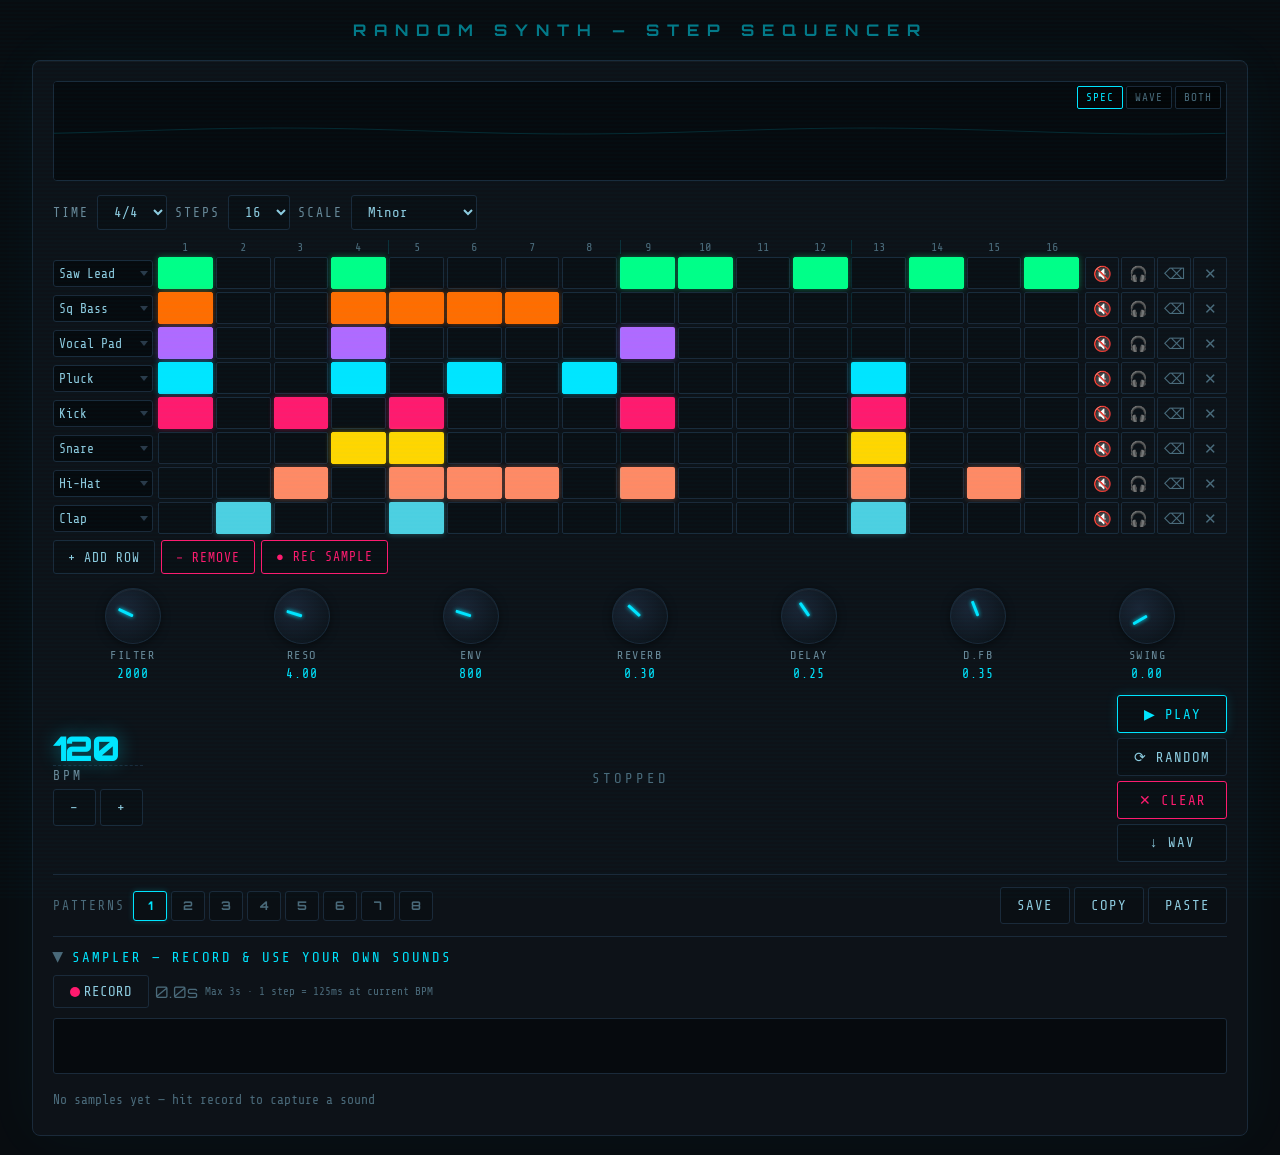
==== synth/index.html @ 779577f4 "added first gen-art synth" ====
<!doctype html>
<html lang="en">
    <head>
        <meta charset="UTF-8" />
        <meta name="viewport" content="width=device-width, initial-scale=1.0" />
        <title>Random Synth</title>
        <link
            href="https://fonts.googleapis.com/css2?family=Share+Tech+Mono&family=Orbitron:wght@400;700;900&display=swap"
            rel="stylesheet"
        />
        <link rel="stylesheet" href="style.css" />
    </head>
    <body>
        <h1>Random Synth &mdash; Step Sequencer</h1>
        <div class="synth">
            <div class="viz-container">
                <canvas id="viz"></canvas>
                <div class="viz-modes">
                    <button class="viz-mode-btn active" data-mode="spectrum" onclick="setVizMode('spectrum')">SPEC</button>
                    <button class="viz-mode-btn" data-mode="wave" onclick="setVizMode('wave')">WAVE</button>
                    <button class="viz-mode-btn" data-mode="split" onclick="setVizMode('split')">BOTH</button>
                </div>
            </div>

            <div class="config-bar">
                <label>Time</label>
                <select class="ctrl-select" id="time-sig-select" onchange="onTimeSigChange()">
                    <option value="4/4">4/4</option>
                    <option value="3/4">3/4</option>
                    <option value="6/8">6/8</option>
                    <option value="5/4">5/4</option>
                    <option value="7/8">7/8</option>
                </select>
                <label>Steps</label>
                <select class="ctrl-select" id="steps-select" onchange="onStepsChange()">
                    <option value="8">8</option>
                    <option value="12">12</option>
                    <option value="16" selected>16</option>
                    <option value="24">24</option>
                    <option value="32">32</option>
                </select>
                <label>Scale</label>
                <select class="ctrl-select" id="scale-select">
                    <option value="minor">Minor</option>
                    <option value="major">Major</option>
                    <option value="pentatonic">Pentatonic</option>
                    <option value="dorian">Dorian</option>
                    <option value="phrygian">Phrygian</option>
                    <option value="mixolydian">Mixolydian</option>
                    <option value="harmonicMin">Harm. Min</option>
                </select>
            </div>

            <div id="seq-header"></div>
            <div id="seq-rows"></div>
            <div class="row-mgmt">
                <button class="btn" onclick="addRow()">+ ADD ROW</button>
                <button class="btn danger" onclick="removeRow()">&minus; REMOVE</button>
                <button class="btn" id="quick-rec-btn" onclick="quickRec()" style="border-color: var(--pink); color: var(--pink)">&#9679; REC SAMPLE</button>
            </div>

            <div class="controls">
                <div class="knob-group">
                    <div class="knob-wrap" data-param="filter" data-min="200" data-max="8000" data-val="2000">
                        <div class="knob-bg"></div>
                        <div class="knob-indicator" id="knob-filter-ind"></div>
                    </div>
                    <div class="knob-label">Filter</div>
                    <div class="knob-val" id="knob-filter-val">2000</div>
                </div>
                <div class="knob-group">
                    <div class="knob-wrap" data-param="resonance" data-min="0.1" data-max="20" data-val="4">
                        <div class="knob-bg"></div>
                        <div class="knob-indicator" id="knob-resonance-ind"></div>
                    </div>
                    <div class="knob-label">Reso</div>
                    <div class="knob-val" id="knob-resonance-val">4.0</div>
                </div>
                <div class="knob-group">
                    <div class="knob-wrap" data-param="filterEnv" data-min="0" data-max="4000" data-val="800">
                        <div class="knob-bg"></div>
                        <div class="knob-indicator" id="knob-filterEnv-ind"></div>
                    </div>
                    <div class="knob-label">Env</div>
                    <div class="knob-val" id="knob-filterEnv-val">800</div>
                </div>
                <div class="knob-group">
                    <div class="knob-wrap" data-param="reverb" data-min="0" data-max="1" data-val="0.3">
                        <div class="knob-bg"></div>
                        <div class="knob-indicator" id="knob-reverb-ind"></div>
                    </div>
                    <div class="knob-label">Reverb</div>
                    <div class="knob-val" id="knob-reverb-val">0.30</div>
                </div>
                <div class="knob-group">
                    <div class="knob-wrap" data-param="delay" data-min="0" data-max="0.7" data-val="0.25">
                        <div class="knob-bg"></div>
                        <div class="knob-indicator" id="knob-delay-ind"></div>
                    </div>
                    <div class="knob-label">Delay</div>
                    <div class="knob-val" id="knob-delay-val">0.25</div>
                </div>
                <div class="knob-group">
                    <div class="knob-wrap" data-param="delayFb" data-min="0" data-max="0.85" data-val="0.35">
                        <div class="knob-bg"></div>
                        <div class="knob-indicator" id="knob-delayFb-ind"></div>
                    </div>
                    <div class="knob-label">D.FB</div>
                    <div class="knob-val" id="knob-delayFb-val">0.35</div>
                </div>
                <div class="knob-group">
                    <div class="knob-wrap" data-param="swing" data-min="0" data-max="0.12" data-val="0">
                        <div class="knob-bg"></div>
                        <div class="knob-indicator" id="knob-swing-ind"></div>
                    </div>
                    <div class="knob-label">Swing</div>
                    <div class="knob-val" id="knob-swing-val">0.00</div>
                </div>
            </div>

            <div class="bottom">
                <div>
                    <div class="bpm-display" id="bpm-display" onclick="startBpmEdit()">120</div>
                    <input class="bpm-input" id="bpm-input" type="number" min="40" max="300" value="120"
                        onblur="commitBpmEdit()" onkeydown="if (event.key === 'Enter') commitBpmEdit();" />
                    <div class="bpm-label">BPM</div>
                    <div class="bpm-btns" style="margin-top: 6px">
                        <button class="btn" onclick="changeBpm(-5)">&minus;</button>
                        <button class="btn" onclick="changeBpm(5)">+</button>
                    </div>
                </div>
                <div style="display: flex; flex-direction: column; gap: 6px; align-items: center;">
                    <div class="status" id="status">STOPPED</div>
                </div>
                <div style="display: flex; flex-direction: column; gap: 5px">
                    <button class="btn primary" id="play-btn" onclick="togglePlay()">&#9654; PLAY</button>
                    <button class="btn" onclick="randomize()">&#10227; RANDOM</button>
                    <button class="btn danger" onclick="clearAll()">&#10005; CLEAR</button>
                    <button class="btn" onclick="exportWav()">&darr; WAV</button>
                </div>
            </div>

            <div class="pattern-bar">
                <div class="lbl">Patterns</div>
                <div class="pat-slot active" data-slot="0" onclick="selectPattern(0)">1</div>
                <div class="pat-slot" data-slot="1" onclick="selectPattern(1)">2</div>
                <div class="pat-slot" data-slot="2" onclick="selectPattern(2)">3</div>
                <div class="pat-slot" data-slot="3" onclick="selectPattern(3)">4</div>
                <div class="pat-slot" data-slot="4" onclick="selectPattern(4)">5</div>
                <div class="pat-slot" data-slot="5" onclick="selectPattern(5)">6</div>
                <div class="pat-slot" data-slot="6" onclick="selectPattern(6)">7</div>
                <div class="pat-slot" data-slot="7" onclick="selectPattern(7)">8</div>
                <div class="pat-actions">
                    <button class="btn" onclick="savePattern()">SAVE</button>
                    <button class="btn" onclick="copyPatternJSON()">COPY</button>
                    <button class="btn" onclick="pastePatternJSON()">PASTE</button>
                </div>
            </div>

            <div class="sampler-panel">
                <div class="sampler-header" onclick="toggleSamplerPanel()">
                    <span class="arrow open" id="sampler-arrow">&#9654;</span>
                    <span class="lbl">Sampler &mdash; Record &amp; Use Your Own Sounds</span>
                </div>
                <div class="sampler-body open" id="sampler-body">
                    <div class="rec-controls">
                        <button class="rec-btn" id="rec-btn" onclick="toggleRecording()">
                            <span class="rec-dot"></span> RECORD
                        </button>
                        <span class="rec-timer" id="rec-timer">0.0s</span>
                        <span class="rec-hint">Max 3s &middot; 1 step = <span id="step-dur-hint">125</span>ms at current BPM</span>
                    </div>
                    <canvas class="rec-waveform" id="rec-waveform"></canvas>
                    <div class="sample-list" id="sample-list">
                        <div class="no-samples" id="no-samples">No samples yet &mdash; hit record to capture a sound</div>
                    </div>
                </div>
            </div>
        </div>
        <div class="tooltip" id="tooltip"></div>

        <script type="module" src="js/main.js"></script>
    </body>
</html>
---- synth/style.css ----
* {
    margin: 0;
    padding: 0;
    box-sizing: border-box;
}
:root {
    --bg: #080c10;
    --panel: #0d1218;
    --border: #1a2a3a;
    --cyan: #00e5ff;
    --green: #00ff88;
    --orange: #ff6d00;
    --pink: #ff1a6e;
    --purple: #b06aff;
    --yellow: #ffd600;
    --dim: #4a6a7a;
    --text: #8ecce0;
    --deep: #060a0e;
}
body {
    background: var(--bg);
    color: var(--text);
    font-family: "Share Tech Mono", monospace;
    min-height: 100vh;
    display: flex;
    flex-direction: column;
    align-items: center;
    padding: 20px;
    overflow-x: hidden;
}
body::before {
    content: "";
    position: fixed;
    inset: 0;
    background: repeating-linear-gradient(
        0deg,
        transparent,
        transparent 2px,
        rgba(0, 229, 255, 0.015) 2px,
        rgba(0, 229, 255, 0.015) 4px
    );
    pointer-events: none;
    z-index: 100;
}
h1 {
    font-family: "Orbitron", sans-serif;
    font-size: 16px;
    letter-spacing: 8px;
    color: var(--cyan);
    opacity: 0.5;
    margin-bottom: 20px;
    text-transform: uppercase;
}
.synth {
    background: var(--panel);
    border: 1px solid var(--border);
    border-radius: 8px;
    padding: 20px;
    width: min(1400px, 95vw);
    box-shadow:
        0 0 60px rgba(0, 229, 255, 0.04),
        inset 0 1px 0 rgba(255, 255, 255, 0.03);
}

/* Visualizer */
.viz-container {
    position: relative;
    margin-bottom: 14px;
}
#viz {
    width: 100%;
    height: 100px;
    background: var(--deep);
    border: 1px solid var(--border);
    border-radius: 4px;
    display: block;
}
.viz-modes {
    position: absolute;
    top: 5px;
    right: 6px;
    display: flex;
    gap: 3px;
}
.viz-mode-btn {
    background: rgba(0, 0, 0, 0.5);
    border: 1px solid var(--border);
    color: var(--dim);
    font-family: "Share Tech Mono", monospace;
    font-size: 11px;
    letter-spacing: 1px;
    padding: 4px 8px;
    border-radius: 2px;
    cursor: pointer;
    transition: all 0.15s;
}
.viz-mode-btn.active {
    color: var(--cyan);
    border-color: var(--cyan);
}

/* Sequencer */
.seq-header {
    display: flex;
    align-items: center;
    margin-bottom: 3px;
    gap: 3px;
}
.seq-header .hdr-left {
    width: 100px;
    flex-shrink: 0;
    margin-right: 2px;
}
.seq-header .step-nums {
    display: flex;
    flex: 1;
    gap: 3px;
    min-width: 0;
}
.seq-header .step-nums span {
    flex: 1;
    min-width: 0;
    font-size: 12px;
    color: var(--dim);
    text-align: center;
    overflow: hidden;
}
.seq-header .hdr-right {
    width: 142px;
    flex-shrink: 0;
    margin-left: 3px;
}

/* Beat group markers */
.beat-marker {
    border-left: 1px solid rgba(0, 229, 255, 0.12) !important;
}

.seq-row {
    display: flex;
    gap: 3px;
    margin-bottom: 3px;
    align-items: center;
}
.row-inst-select {
    width: 100px;
    flex-shrink: 0;
    margin-right: 2px;
    background: var(--deep);
    border: 1px solid var(--border);
    color: var(--text);
    font-family: "Share Tech Mono", monospace;
    font-size: 13px;
    padding: 5px 5px;
    border-radius: 3px;
    outline: none;
    cursor: pointer;
    appearance: none;
    -webkit-appearance: none;
    -moz-appearance: none;
    background-image: url("data:image/svg+xml,%3Csvg xmlns='http://www.w3.org/2000/svg' width='8' height='5'%3E%3Cpath d='M0 0l4 5 4-5z' fill='%232a3a4a'/%3E%3C/svg%3E");
    background-repeat: no-repeat;
    background-position: right 4px center;
    padding-right: 14px;
    text-overflow: ellipsis;
}
.row-inst-select:focus {
    border-color: var(--cyan);
}

.step {
    flex: 1;
    height: 32px;
    min-width: 8px;
    background: #0a0f14;
    border: 1px solid var(--border);
    border-radius: 2px;
    cursor: pointer;
    transition:
        background 0.06s,
        border-color 0.06s,
        box-shadow 0.06s;
    position: relative;
    overflow: hidden;
}
/* Sample-span block: merge adjacent active steps visually */
.step.span-mid {
    border-left-color: transparent;
    margin-left: -3px;
    padding-left: 3px;
}
.step.span-end {
    border-left-color: transparent;
    margin-left: -3px;
    padding-left: 3px;
}
.step.span-start {
    border-top-right-radius: 0;
    border-bottom-right-radius: 0;
}
.step.span-mid {
    border-radius: 0;
}
.step.span-end {
    border-top-left-radius: 0;
    border-bottom-left-radius: 0;
}
.step:hover {
    border-color: rgba(255, 255, 255, 0.12);
}
.step .pitch-bar {
    position: absolute;
    bottom: 0;
    left: 1px;
    right: 1px;
    background: currentColor;
    opacity: 0.25;
    border-radius: 1px;
    pointer-events: none;
    transition: height 0.1s;
}

/* Row colors — 12 for enough headroom */
.rc0 .step.active {
    background: var(--green);
    border-color: var(--green);
    box-shadow: 0 0 6px rgba(0, 255, 136, 0.4);
    color: var(--green);
}
.rc1 .step.active {
    background: var(--orange);
    border-color: var(--orange);
    box-shadow: 0 0 6px rgba(255, 109, 0, 0.4);
    color: var(--orange);
}
.rc2 .step.active {
    background: var(--purple);
    border-color: var(--purple);
    box-shadow: 0 0 6px rgba(176, 106, 255, 0.4);
    color: var(--purple);
}
.rc3 .step.active {
    background: var(--cyan);
    border-color: var(--cyan);
    box-shadow: 0 0 6px rgba(0, 229, 255, 0.4);
    color: var(--cyan);
}
.rc4 .step.active {
    background: var(--pink);
    border-color: var(--pink);
    box-shadow: 0 0 6px rgba(255, 26, 110, 0.4);
    color: var(--pink);
}
.rc5 .step.active {
    background: var(--yellow);
    border-color: var(--yellow);
    box-shadow: 0 0 6px rgba(255, 214, 0, 0.4);
    color: var(--yellow);
}
.rc6 .step.active {
    background: #ff8a65;
    border-color: #ff8a65;
    box-shadow: 0 0 6px rgba(255, 138, 101, 0.4);
    color: #ff8a65;
}
.rc7 .step.active {
    background: #4dd0e1;
    border-color: #4dd0e1;
    box-shadow: 0 0 6px rgba(77, 208, 225, 0.4);
    color: #4dd0e1;
}
.rc8 .step.active {
    background: #aed581;
    border-color: #aed581;
    box-shadow: 0 0 6px rgba(174, 213, 129, 0.4);
    color: #aed581;
}
.rc9 .step.active {
    background: #ef5350;
    border-color: #ef5350;
    box-shadow: 0 0 6px rgba(239, 83, 80, 0.4);
    color: #ef5350;
}
.rc10 .step.active {
    background: #42a5f5;
    border-color: #42a5f5;
    box-shadow: 0 0 6px rgba(66, 165, 245, 0.4);
    color: #42a5f5;
}
.rc11 .step.active {
    background: #ab47bc;
    border-color: #ab47bc;
    box-shadow: 0 0 6px rgba(171, 71, 188, 0.4);
    color: #ab47bc;
}
[class*="rc"] .step.active.playing {
    background: #fff;
    box-shadow: 0 0 14px #fff;
}
[class*="rc"] .step.playing:not(.active) {
    border-color: rgba(255, 255, 255, 0.15);
}

/* Row action buttons — horizontal, bigger */
.row-actions {
    display: flex;
    gap: 2px;
    flex-shrink: 0;
    margin-left: 3px;
}
.row-act {
    width: 34px;
    height: 32px;
    flex-shrink: 0;
    background: none;
    border: 1px solid var(--border);
    border-radius: 2px;
    color: var(--dim);
    font-size: 15px;
    cursor: pointer;
    display: flex;
    align-items: center;
    justify-content: center;
    transition: all 0.1s;
    padding: 0;
    line-height: 1;
}
.row-act:hover {
    border-color: var(--text);
    color: var(--text);
}
.row-act.mute-btn.muted {
    background: rgba(255, 26, 110, 0.15);
    border-color: var(--pink);
    color: var(--pink);
}
.row-act.solo-btn.soloed {
    background: rgba(0, 229, 255, 0.15);
    border-color: var(--cyan);
    color: var(--cyan);
}
.row-act.clr-btn:hover {
    border-color: var(--orange);
    color: var(--orange);
}
.row-act.del-btn:hover {
    border-color: var(--pink);
    color: var(--pink);
}
.seq-row.silenced .step {
    opacity: 0.25;
}
.seq-row.silenced .row-inst-select {
    opacity: 0.35;
}

/* Add/remove row buttons */
.row-mgmt {
    display: flex;
    gap: 6px;
    margin-top: 6px;
    margin-bottom: 2px;
}
.row-mgmt .btn {
    font-size: 13px;
    padding: 8px 14px;
}

/* Knobs */
.controls {
    display: grid;
    grid-template-columns: repeat(7, 1fr);
    gap: 10px;
    margin-top: 14px;
}
.knob-group {
    display: flex;
    flex-direction: column;
    align-items: center;
    gap: 4px;
}
.knob-wrap {
    position: relative;
    width: 56px;
    height: 56px;
    cursor: pointer;
    user-select: none;
}
.knob-bg {
    width: 56px;
    height: 56px;
    border-radius: 50%;
    background: radial-gradient(
        circle at 35% 35%,
        #1a2535,
        #0a0f14
    );
    border: 1px solid var(--border);
    box-shadow:
        0 2px 8px rgba(0, 0, 0, 0.5),
        inset 0 1px 0 rgba(255, 255, 255, 0.05);
}
.knob-indicator {
    position: absolute;
    top: 50%;
    left: 50%;
    width: 3px;
    height: 16px;
    background: var(--cyan);
    transform-origin: bottom center;
    border-radius: 1px;
    box-shadow: 0 0 4px var(--cyan);
}
.knob-label {
    font-size: 12px;
    letter-spacing: 1.5px;
    color: #6a8a9a;
    text-transform: uppercase;
}
.knob-val {
    font-size: 13px;
    color: var(--cyan);
    letter-spacing: 1px;
}

/* Bottom */
.bottom {
    display: flex;
    align-items: center;
    justify-content: space-between;
    margin-top: 14px;
    gap: 10px;
    flex-wrap: wrap;
}
.bpm-display {
    font-family: "Orbitron", sans-serif;
    font-size: 34px;
    font-weight: 900;
    color: var(--cyan);
    letter-spacing: -1px;
    line-height: 1;
    text-shadow: 0 0 20px rgba(0, 229, 255, 0.4);
    cursor: pointer;
    border-bottom: 1px dashed var(--border);
    transition: border-color 0.2s;
}
.bpm-display:hover {
    border-color: var(--cyan);
}
.bpm-input {
    font-family: "Orbitron", sans-serif;
    font-size: 34px;
    font-weight: 900;
    color: var(--cyan);
    background: var(--deep);
    border: 1px solid var(--cyan);
    border-radius: 4px;
    width: 96px;
    text-align: center;
    outline: none;
    letter-spacing: -1px;
    display: none;
}
.bpm-label {
    font-size: 13px;
    letter-spacing: 3px;
    color: #6a8a9a;
    margin-top: 2px;
}
.bpm-btns {
    display: flex;
    gap: 4px;
}
.btn {
    background: #0a0f14;
    border: 1px solid var(--border);
    color: var(--text);
    padding: 10px 16px;
    font-family: "Share Tech Mono", monospace;
    font-size: 14px;
    letter-spacing: 1px;
    cursor: pointer;
    border-radius: 3px;
    transition: all 0.1s;
    white-space: nowrap;
}
.btn:hover {
    border-color: var(--cyan);
    color: var(--cyan);
}
.btn.primary {
    border-color: var(--cyan);
    color: var(--cyan);
    box-shadow: 0 0 12px rgba(0, 229, 255, 0.15);
}
.btn.primary:hover {
    background: rgba(0, 229, 255, 0.1);
}
.btn.danger {
    border-color: var(--pink);
    color: var(--pink);
}
.btn.danger:hover {
    background: rgba(255, 26, 110, 0.08);
}
.ctrl-select {
    background: #0a0f14;
    border: 1px solid var(--border);
    color: var(--text);
    padding: 8px 12px;
    font-family: "Share Tech Mono", monospace;
    font-size: 14px;
    border-radius: 3px;
    outline: none;
    cursor: pointer;
}
.ctrl-select:focus {
    border-color: var(--cyan);
}
.status {
    font-size: 14px;
    letter-spacing: 3px;
    color: var(--dim);
}
.status.playing {
    color: var(--green);
    text-shadow: 0 0 8px var(--green);
}

/* Config bar (time sig, steps, scale) */
.config-bar {
    display: flex;
    gap: 8px;
    align-items: center;
    flex-wrap: wrap;
    margin-bottom: 10px;
}
.config-bar label {
    font-size: 13px;
    letter-spacing: 2px;
    color: #6a8a9a;
    text-transform: uppercase;
}

/* Pattern bar */
.pattern-bar {
    display: flex;
    gap: 4px;
    align-items: center;
    margin-top: 12px;
    padding-top: 12px;
    border-top: 1px solid var(--border);
}
.pattern-bar .lbl {
    font-size: 13px;
    letter-spacing: 2px;
    color: var(--dim);
    text-transform: uppercase;
    margin-right: 4px;
    flex-shrink: 0;
}
.pat-slot {
    width: 34px;
    height: 30px;
    background: #0a0f14;
    border: 1px solid var(--border);
    border-radius: 3px;
    font-family: "Orbitron", sans-serif;
    font-size: 12px;
    font-weight: 700;
    color: var(--dim);
    cursor: pointer;
    display: flex;
    align-items: center;
    justify-content: center;
    transition: all 0.1s;
}
.pat-slot:hover {
    border-color: var(--cyan);
    color: var(--text);
}
.pat-slot.active {
    border-color: var(--cyan);
    color: var(--cyan);
    box-shadow: 0 0 6px rgba(0, 229, 255, 0.2);
}
.pat-slot.filled {
    color: var(--text);
}
.pat-slot.filled.active {
    color: var(--cyan);
}
.pat-actions {
    display: flex;
    gap: 4px;
    margin-left: auto;
}

.tooltip {
    position: fixed;
    background: rgba(10, 15, 20, 0.95);
    border: 1px solid var(--cyan);
    color: var(--cyan);
    font-family: "Share Tech Mono", monospace;
    font-size: 13px;
    padding: 5px 10px;
    border-radius: 3px;
    pointer-events: none;
    z-index: 200;
    display: none;
    white-space: nowrap;
}

/* Sample Recorder */
.sampler-panel {
    margin-top: 12px;
    padding-top: 12px;
    border-top: 1px solid var(--border);
}
.sampler-header {
    display: flex;
    align-items: center;
    gap: 8px;
    margin-bottom: 10px;
    cursor: pointer;
    user-select: none;
}
.sampler-header .lbl {
    font-size: 14px;
    letter-spacing: 2px;
    color: var(--cyan);
    text-transform: uppercase;
}
.sampler-header .arrow {
    font-size: 14px;
    color: var(--dim);
    transition: transform 0.2s;
}
.sampler-header .arrow.open {
    transform: rotate(90deg);
}
.sampler-body {
    display: none;
}
.sampler-body.open {
    display: block;
}

.rec-controls {
    display: flex;
    gap: 6px;
    align-items: center;
    margin-bottom: 10px;
}
.rec-btn {
    background: none;
    border: 1px solid var(--border);
    border-radius: 3px;
    color: var(--text);
    font-family: "Share Tech Mono", monospace;
    font-size: 14px;
    padding: 8px 16px;
    cursor: pointer;
    transition: all 0.15s;
    display: flex;
    align-items: center;
    gap: 4px;
}
.rec-btn:hover {
    border-color: var(--cyan);
    color: var(--cyan);
}
.rec-btn.recording {
    border-color: var(--pink);
    color: var(--pink);
    animation: rec-pulse 0.8s infinite;
}
@keyframes rec-pulse {
    0%,
    100% {
        box-shadow: 0 0 0 rgba(255, 26, 110, 0);
    }
    50% {
        box-shadow: 0 0 12px rgba(255, 26, 110, 0.4);
    }
}
.rec-dot {
    width: 10px;
    height: 10px;
    border-radius: 50%;
    background: var(--pink);
    flex-shrink: 0;
}
.rec-timer {
    font-family: "Orbitron", sans-serif;
    font-size: 16px;
    color: var(--dim);
    letter-spacing: 1px;
    min-width: 40px;
}
.rec-hint {
    font-size: 11px;
    color: var(--dim);
}

/* Waveform preview */
.rec-waveform {
    width: 100%;
    height: 56px;
    background: var(--deep);
    border: 1px solid var(--border);
    border-radius: 3px;
    margin-bottom: 10px;
    display: block;
}

/* Sample list */
.sample-list {
    display: flex;
    flex-direction: column;
    gap: 4px;
}
.sample-item {
    display: flex;
    align-items: center;
    gap: 8px;
    padding: 8px 12px;
    background: var(--deep);
    border: 1px solid var(--border);
    border-radius: 3px;
}
.sample-name {
    flex: 1;
    font-size: 14px;
    color: var(--text);
    background: none;
    border: none;
    font-family: "Share Tech Mono", monospace;
    outline: none;
    min-width: 0;
}
.sample-name:focus {
    color: var(--cyan);
    border-bottom: 1px solid var(--cyan);
}
.sample-wave-mini {
    width: 160px;
    height: 36px;
    flex-shrink: 0;
    border: 1px solid var(--border);
    border-radius: 2px;
}
.sample-dur {
    font-size: 12px;
    color: var(--dim);
    min-width: 32px;
    text-align: right;
}
.sample-btn {
    background: none;
    border: 1px solid var(--border);
    border-radius: 2px;
    color: var(--dim);
    font-size: 14px;
    width: 30px;
    height: 28px;
    cursor: pointer;
    display: flex;
    align-items: center;
    justify-content: center;
    transition: all 0.1s;
}
.sample-btn:hover {
    border-color: var(--text);
    color: var(--text);
}
.sample-btn.del:hover {
    border-color: var(--pink);
    color: var(--pink);
}
.no-samples {
    font-size: 13px;
    color: var(--dim);
    padding: 8px 0;
}
@media (max-width: 700px) {
    .controls {
        grid-template-columns: repeat(4, 1fr);
    }
    .synth {
        padding: 12px;
    }
    .row-inst-select {
        width: 72px;
        font-size: 10px;
    }
}
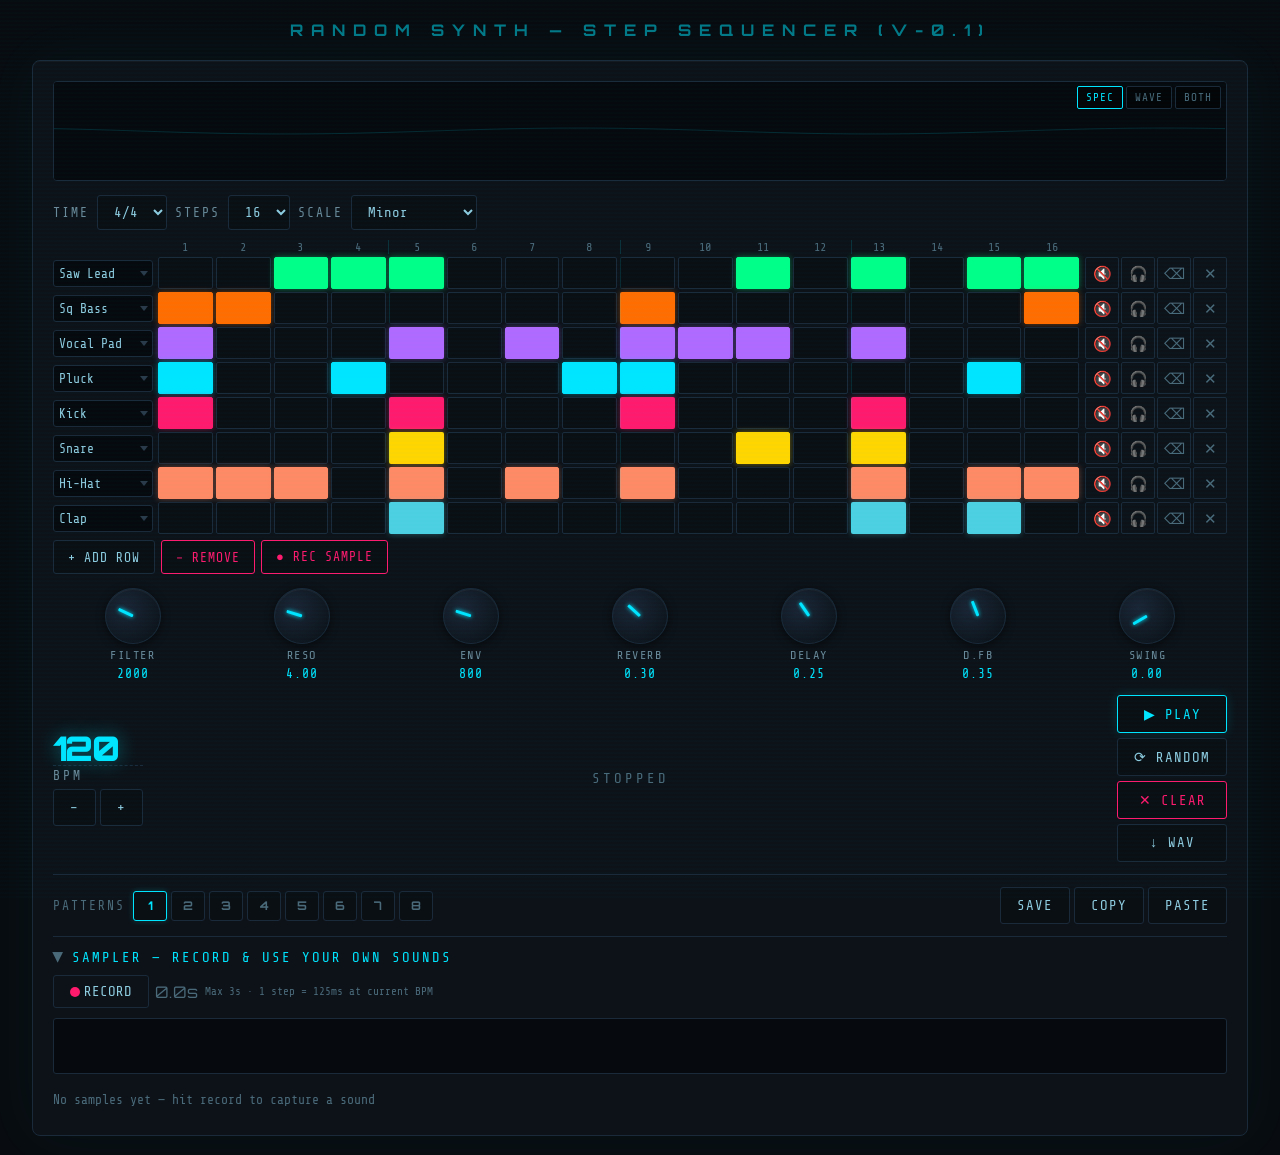
==== commit 3d340470: "added title version" ====
--- a/synth/index.html
+++ b/synth/index.html
@@ -11,20 +11,42 @@
         <link rel="stylesheet" href="style.css" />
     </head>
     <body>
-        <h1>Random Synth &mdash; Step Sequencer</h1>
+        <h1>Random Synth &mdash; Step Sequencer (v-0.1)</h1>
         <div class="synth">
             <div class="viz-container">
                 <canvas id="viz"></canvas>
                 <div class="viz-modes">
-                    <button class="viz-mode-btn active" data-mode="spectrum" onclick="setVizMode('spectrum')">SPEC</button>
-                    <button class="viz-mode-btn" data-mode="wave" onclick="setVizMode('wave')">WAVE</button>
-                    <button class="viz-mode-btn" data-mode="split" onclick="setVizMode('split')">BOTH</button>
+                    <button
+                        class="viz-mode-btn active"
+                        data-mode="spectrum"
+                        onclick="setVizMode('spectrum')"
+                    >
+                        SPEC
+                    </button>
+                    <button
+                        class="viz-mode-btn"
+                        data-mode="wave"
+                        onclick="setVizMode('wave')"
+                    >
+                        WAVE
+                    </button>
+                    <button
+                        class="viz-mode-btn"
+                        data-mode="split"
+                        onclick="setVizMode('split')"
+                    >
+                        BOTH
+                    </button>
                 </div>
             </div>
 
             <div class="config-bar">
                 <label>Time</label>
-                <select class="ctrl-select" id="time-sig-select" onchange="onTimeSigChange()">
+                <select
+                    class="ctrl-select"
+                    id="time-sig-select"
+                    onchange="onTimeSigChange()"
+                >
                     <option value="4/4">4/4</option>
                     <option value="3/4">3/4</option>
                     <option value="6/8">6/8</option>
@@ -32,7 +54,11 @@
                     <option value="7/8">7/8</option>
                 </select>
                 <label>Steps</label>
-                <select class="ctrl-select" id="steps-select" onchange="onStepsChange()">
+                <select
+                    class="ctrl-select"
+                    id="steps-select"
+                    onchange="onStepsChange()"
+                >
                     <option value="8">8</option>
                     <option value="12">12</option>
                     <option value="16" selected>16</option>
@@ -55,13 +81,28 @@
             <div id="seq-rows"></div>
             <div class="row-mgmt">
                 <button class="btn" onclick="addRow()">+ ADD ROW</button>
-                <button class="btn danger" onclick="removeRow()">&minus; REMOVE</button>
-                <button class="btn" id="quick-rec-btn" onclick="quickRec()" style="border-color: var(--pink); color: var(--pink)">&#9679; REC SAMPLE</button>
+                <button class="btn danger" onclick="removeRow()">
+                    &minus; REMOVE
+                </button>
+                <button
+                    class="btn"
+                    id="quick-rec-btn"
+                    onclick="quickRec()"
+                    style="border-color: var(--pink); color: var(--pink)"
+                >
+                    &#9679; REC SAMPLE
+                </button>
             </div>
 
             <div class="controls">
                 <div class="knob-group">
-                    <div class="knob-wrap" data-param="filter" data-min="200" data-max="8000" data-val="2000">
+                    <div
+                        class="knob-wrap"
+                        data-param="filter"
+                        data-min="200"
+                        data-max="8000"
+                        data-val="2000"
+                    >
                         <div class="knob-bg"></div>
                         <div class="knob-indicator" id="knob-filter-ind"></div>
                     </div>
@@ -69,23 +110,47 @@
                     <div class="knob-val" id="knob-filter-val">2000</div>
                 </div>
                 <div class="knob-group">
-                    <div class="knob-wrap" data-param="resonance" data-min="0.1" data-max="20" data-val="4">
-                        <div class="knob-bg"></div>
-                        <div class="knob-indicator" id="knob-resonance-ind"></div>
+                    <div
+                        class="knob-wrap"
+                        data-param="resonance"
+                        data-min="0.1"
+                        data-max="20"
+                        data-val="4"
+                    >
+                        <div class="knob-bg"></div>
+                        <div
+                            class="knob-indicator"
+                            id="knob-resonance-ind"
+                        ></div>
                     </div>
                     <div class="knob-label">Reso</div>
                     <div class="knob-val" id="knob-resonance-val">4.0</div>
                 </div>
                 <div class="knob-group">
-                    <div class="knob-wrap" data-param="filterEnv" data-min="0" data-max="4000" data-val="800">
-                        <div class="knob-bg"></div>
-                        <div class="knob-indicator" id="knob-filterEnv-ind"></div>
+                    <div
+                        class="knob-wrap"
+                        data-param="filterEnv"
+                        data-min="0"
+                        data-max="4000"
+                        data-val="800"
+                    >
+                        <div class="knob-bg"></div>
+                        <div
+                            class="knob-indicator"
+                            id="knob-filterEnv-ind"
+                        ></div>
                     </div>
                     <div class="knob-label">Env</div>
                     <div class="knob-val" id="knob-filterEnv-val">800</div>
                 </div>
                 <div class="knob-group">
-                    <div class="knob-wrap" data-param="reverb" data-min="0" data-max="1" data-val="0.3">
+                    <div
+                        class="knob-wrap"
+                        data-param="reverb"
+                        data-min="0"
+                        data-max="1"
+                        data-val="0.3"
+                    >
                         <div class="knob-bg"></div>
                         <div class="knob-indicator" id="knob-reverb-ind"></div>
                     </div>
@@ -93,7 +158,13 @@
                     <div class="knob-val" id="knob-reverb-val">0.30</div>
                 </div>
                 <div class="knob-group">
-                    <div class="knob-wrap" data-param="delay" data-min="0" data-max="0.7" data-val="0.25">
+                    <div
+                        class="knob-wrap"
+                        data-param="delay"
+                        data-min="0"
+                        data-max="0.7"
+                        data-val="0.25"
+                    >
                         <div class="knob-bg"></div>
                         <div class="knob-indicator" id="knob-delay-ind"></div>
                     </div>
@@ -101,7 +172,13 @@
                     <div class="knob-val" id="knob-delay-val">0.25</div>
                 </div>
                 <div class="knob-group">
-                    <div class="knob-wrap" data-param="delayFb" data-min="0" data-max="0.85" data-val="0.35">
+                    <div
+                        class="knob-wrap"
+                        data-param="delayFb"
+                        data-min="0"
+                        data-max="0.85"
+                        data-val="0.35"
+                    >
                         <div class="knob-bg"></div>
                         <div class="knob-indicator" id="knob-delayFb-ind"></div>
                     </div>
@@ -109,7 +186,13 @@
                     <div class="knob-val" id="knob-delayFb-val">0.35</div>
                 </div>
                 <div class="knob-group">
-                    <div class="knob-wrap" data-param="swing" data-min="0" data-max="0.12" data-val="0">
+                    <div
+                        class="knob-wrap"
+                        data-param="swing"
+                        data-min="0"
+                        data-max="0.12"
+                        data-val="0"
+                    >
                         <div class="knob-bg"></div>
                         <div class="knob-indicator" id="knob-swing-ind"></div>
                     </div>
@@ -120,59 +203,130 @@
 
             <div class="bottom">
                 <div>
-                    <div class="bpm-display" id="bpm-display" onclick="startBpmEdit()">120</div>
-                    <input class="bpm-input" id="bpm-input" type="number" min="40" max="300" value="120"
-                        onblur="commitBpmEdit()" onkeydown="if (event.key === 'Enter') commitBpmEdit();" />
+                    <div
+                        class="bpm-display"
+                        id="bpm-display"
+                        onclick="startBpmEdit()"
+                    >
+                        120
+                    </div>
+                    <input
+                        class="bpm-input"
+                        id="bpm-input"
+                        type="number"
+                        min="40"
+                        max="300"
+                        value="120"
+                        onblur="commitBpmEdit()"
+                        onkeydown="if (event.key === 'Enter') commitBpmEdit();"
+                    />
                     <div class="bpm-label">BPM</div>
                     <div class="bpm-btns" style="margin-top: 6px">
-                        <button class="btn" onclick="changeBpm(-5)">&minus;</button>
+                        <button class="btn" onclick="changeBpm(-5)">
+                            &minus;
+                        </button>
                         <button class="btn" onclick="changeBpm(5)">+</button>
                     </div>
                 </div>
-                <div style="display: flex; flex-direction: column; gap: 6px; align-items: center;">
+                <div
+                    style="
+                        display: flex;
+                        flex-direction: column;
+                        gap: 6px;
+                        align-items: center;
+                    "
+                >
                     <div class="status" id="status">STOPPED</div>
                 </div>
                 <div style="display: flex; flex-direction: column; gap: 5px">
-                    <button class="btn primary" id="play-btn" onclick="togglePlay()">&#9654; PLAY</button>
-                    <button class="btn" onclick="randomize()">&#10227; RANDOM</button>
-                    <button class="btn danger" onclick="clearAll()">&#10005; CLEAR</button>
-                    <button class="btn" onclick="exportWav()">&darr; WAV</button>
+                    <button
+                        class="btn primary"
+                        id="play-btn"
+                        onclick="togglePlay()"
+                    >
+                        &#9654; PLAY
+                    </button>
+                    <button class="btn" onclick="randomize()">
+                        &#10227; RANDOM
+                    </button>
+                    <button class="btn danger" onclick="clearAll()">
+                        &#10005; CLEAR
+                    </button>
+                    <button class="btn" onclick="exportWav()">
+                        &darr; WAV
+                    </button>
                 </div>
             </div>
 
             <div class="pattern-bar">
                 <div class="lbl">Patterns</div>
-                <div class="pat-slot active" data-slot="0" onclick="selectPattern(0)">1</div>
-                <div class="pat-slot" data-slot="1" onclick="selectPattern(1)">2</div>
-                <div class="pat-slot" data-slot="2" onclick="selectPattern(2)">3</div>
-                <div class="pat-slot" data-slot="3" onclick="selectPattern(3)">4</div>
-                <div class="pat-slot" data-slot="4" onclick="selectPattern(4)">5</div>
-                <div class="pat-slot" data-slot="5" onclick="selectPattern(5)">6</div>
-                <div class="pat-slot" data-slot="6" onclick="selectPattern(6)">7</div>
-                <div class="pat-slot" data-slot="7" onclick="selectPattern(7)">8</div>
+                <div
+                    class="pat-slot active"
+                    data-slot="0"
+                    onclick="selectPattern(0)"
+                >
+                    1
+                </div>
+                <div class="pat-slot" data-slot="1" onclick="selectPattern(1)">
+                    2
+                </div>
+                <div class="pat-slot" data-slot="2" onclick="selectPattern(2)">
+                    3
+                </div>
+                <div class="pat-slot" data-slot="3" onclick="selectPattern(3)">
+                    4
+                </div>
+                <div class="pat-slot" data-slot="4" onclick="selectPattern(4)">
+                    5
+                </div>
+                <div class="pat-slot" data-slot="5" onclick="selectPattern(5)">
+                    6
+                </div>
+                <div class="pat-slot" data-slot="6" onclick="selectPattern(6)">
+                    7
+                </div>
+                <div class="pat-slot" data-slot="7" onclick="selectPattern(7)">
+                    8
+                </div>
                 <div class="pat-actions">
                     <button class="btn" onclick="savePattern()">SAVE</button>
-                    <button class="btn" onclick="copyPatternJSON()">COPY</button>
-                    <button class="btn" onclick="pastePatternJSON()">PASTE</button>
+                    <button class="btn" onclick="copyPatternJSON()">
+                        COPY
+                    </button>
+                    <button class="btn" onclick="pastePatternJSON()">
+                        PASTE
+                    </button>
                 </div>
             </div>
 
             <div class="sampler-panel">
                 <div class="sampler-header" onclick="toggleSamplerPanel()">
                     <span class="arrow open" id="sampler-arrow">&#9654;</span>
-                    <span class="lbl">Sampler &mdash; Record &amp; Use Your Own Sounds</span>
+                    <span class="lbl"
+                        >Sampler &mdash; Record &amp; Use Your Own Sounds</span
+                    >
                 </div>
                 <div class="sampler-body open" id="sampler-body">
                     <div class="rec-controls">
-                        <button class="rec-btn" id="rec-btn" onclick="toggleRecording()">
+                        <button
+                            class="rec-btn"
+                            id="rec-btn"
+                            onclick="toggleRecording()"
+                        >
                             <span class="rec-dot"></span> RECORD
                         </button>
                         <span class="rec-timer" id="rec-timer">0.0s</span>
-                        <span class="rec-hint">Max 3s &middot; 1 step = <span id="step-dur-hint">125</span>ms at current BPM</span>
+                        <span class="rec-hint"
+                            >Max 3s &middot; 1 step =
+                            <span id="step-dur-hint">125</span>ms at current
+                            BPM</span
+                        >
                     </div>
                     <canvas class="rec-waveform" id="rec-waveform"></canvas>
                     <div class="sample-list" id="sample-list">
-                        <div class="no-samples" id="no-samples">No samples yet &mdash; hit record to capture a sound</div>
+                        <div class="no-samples" id="no-samples">
+                            No samples yet &mdash; hit record to capture a sound
+                        </div>
                     </div>
                 </div>
             </div>
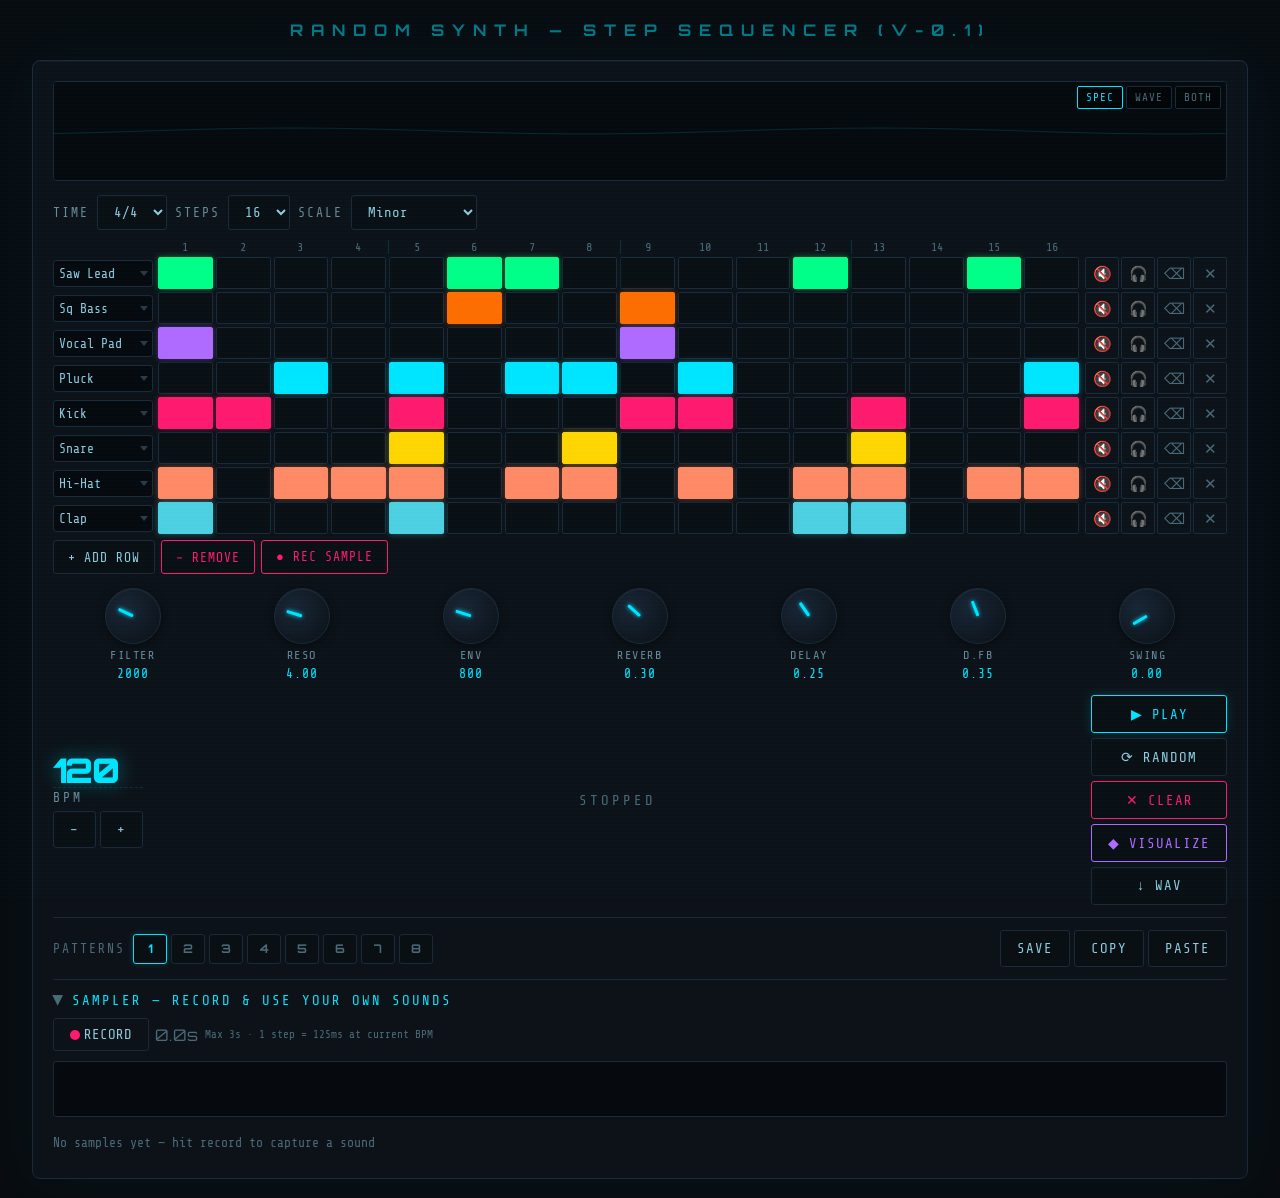
==== commit cb771e44: "added visualization" ====
--- a/synth/index.html
+++ b/synth/index.html
@@ -252,6 +252,9 @@
                     <button class="btn danger" onclick="clearAll()">
                         &#10005; CLEAR
                     </button>
+                    <button class="btn" id="viz-open-btn" style="border-color: var(--purple); color: var(--purple)">
+                        &#9670; VISUALIZE
+                    </button>
                     <button class="btn" onclick="exportWav()">
                         &darr; WAV
                     </button>
@@ -333,6 +336,12 @@
         </div>
         <div class="tooltip" id="tooltip"></div>
 
+        <div id="viz-overlay" class="viz-overlay">
+            <canvas id="viz-fullscreen"></canvas>
+            <button id="viz-close-btn" class="viz-overlay-btn viz-close">&times;</button>
+            <button id="viz-mode-cycle" class="viz-overlay-btn viz-cycle">PARTICLES</button>
+        </div>
+
         <script type="module" src="js/main.js"></script>
     </body>
 </html>
--- a/synth/style.css
+++ b/synth/style.css
@@ -795,3 +795,53 @@
         font-size: 10px;
     }
 }
+
+/* ─── Fullscreen Visualizer Overlay ─── */
+.viz-overlay {
+    position: fixed;
+    inset: 0;
+    z-index: 9999;
+    background: #060a0e;
+    display: none;
+}
+.viz-overlay.active {
+    display: block;
+}
+.viz-overlay canvas {
+    width: 100%;
+    height: 100%;
+    display: block;
+}
+.viz-overlay-btn {
+    position: fixed;
+    z-index: 10000;
+    background: rgba(13, 18, 24, 0.7);
+    border: 1px solid rgba(0, 229, 255, 0.3);
+    color: var(--cyan);
+    font-family: "Share Tech Mono", monospace;
+    cursor: pointer;
+    border-radius: 6px;
+    backdrop-filter: blur(4px);
+    transition: opacity 0.2s;
+}
+.viz-overlay-btn:hover {
+    opacity: 0.8;
+}
+.viz-close {
+    top: 16px;
+    right: 16px;
+    width: 48px;
+    height: 48px;
+    font-size: 28px;
+    line-height: 48px;
+    text-align: center;
+    padding: 0;
+}
+.viz-cycle {
+    bottom: 16px;
+    left: 50%;
+    transform: translateX(-50%);
+    padding: 10px 24px;
+    font-size: 14px;
+    letter-spacing: 2px;
+}
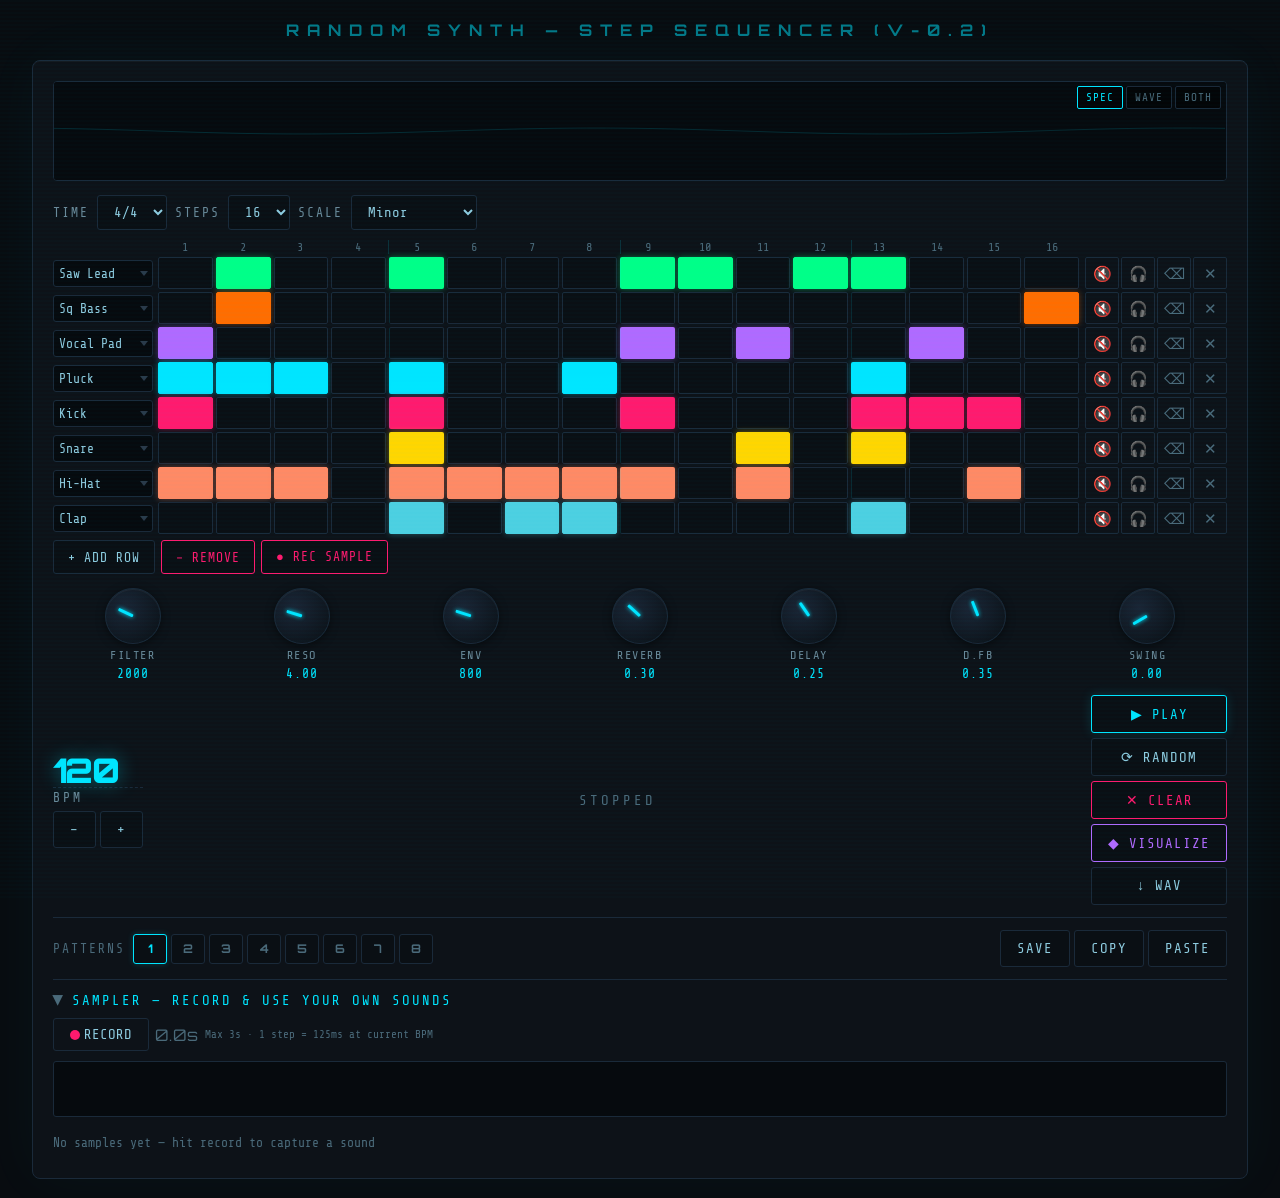
==== commit c4b886f0: "bump version to v0.2 in synth title https://claude.ai/code/session_013yBDgAxmTEk1ck4PKJbdou" ====
--- a/synth/index.html
+++ b/synth/index.html
@@ -11,7 +11,7 @@
         <link rel="stylesheet" href="style.css" />
     </head>
     <body>
-        <h1>Random Synth &mdash; Step Sequencer (v-0.1)</h1>
+        <h1>Random Synth &mdash; Step Sequencer (v-0.2)</h1>
         <div class="synth">
             <div class="viz-container">
                 <canvas id="viz"></canvas>
